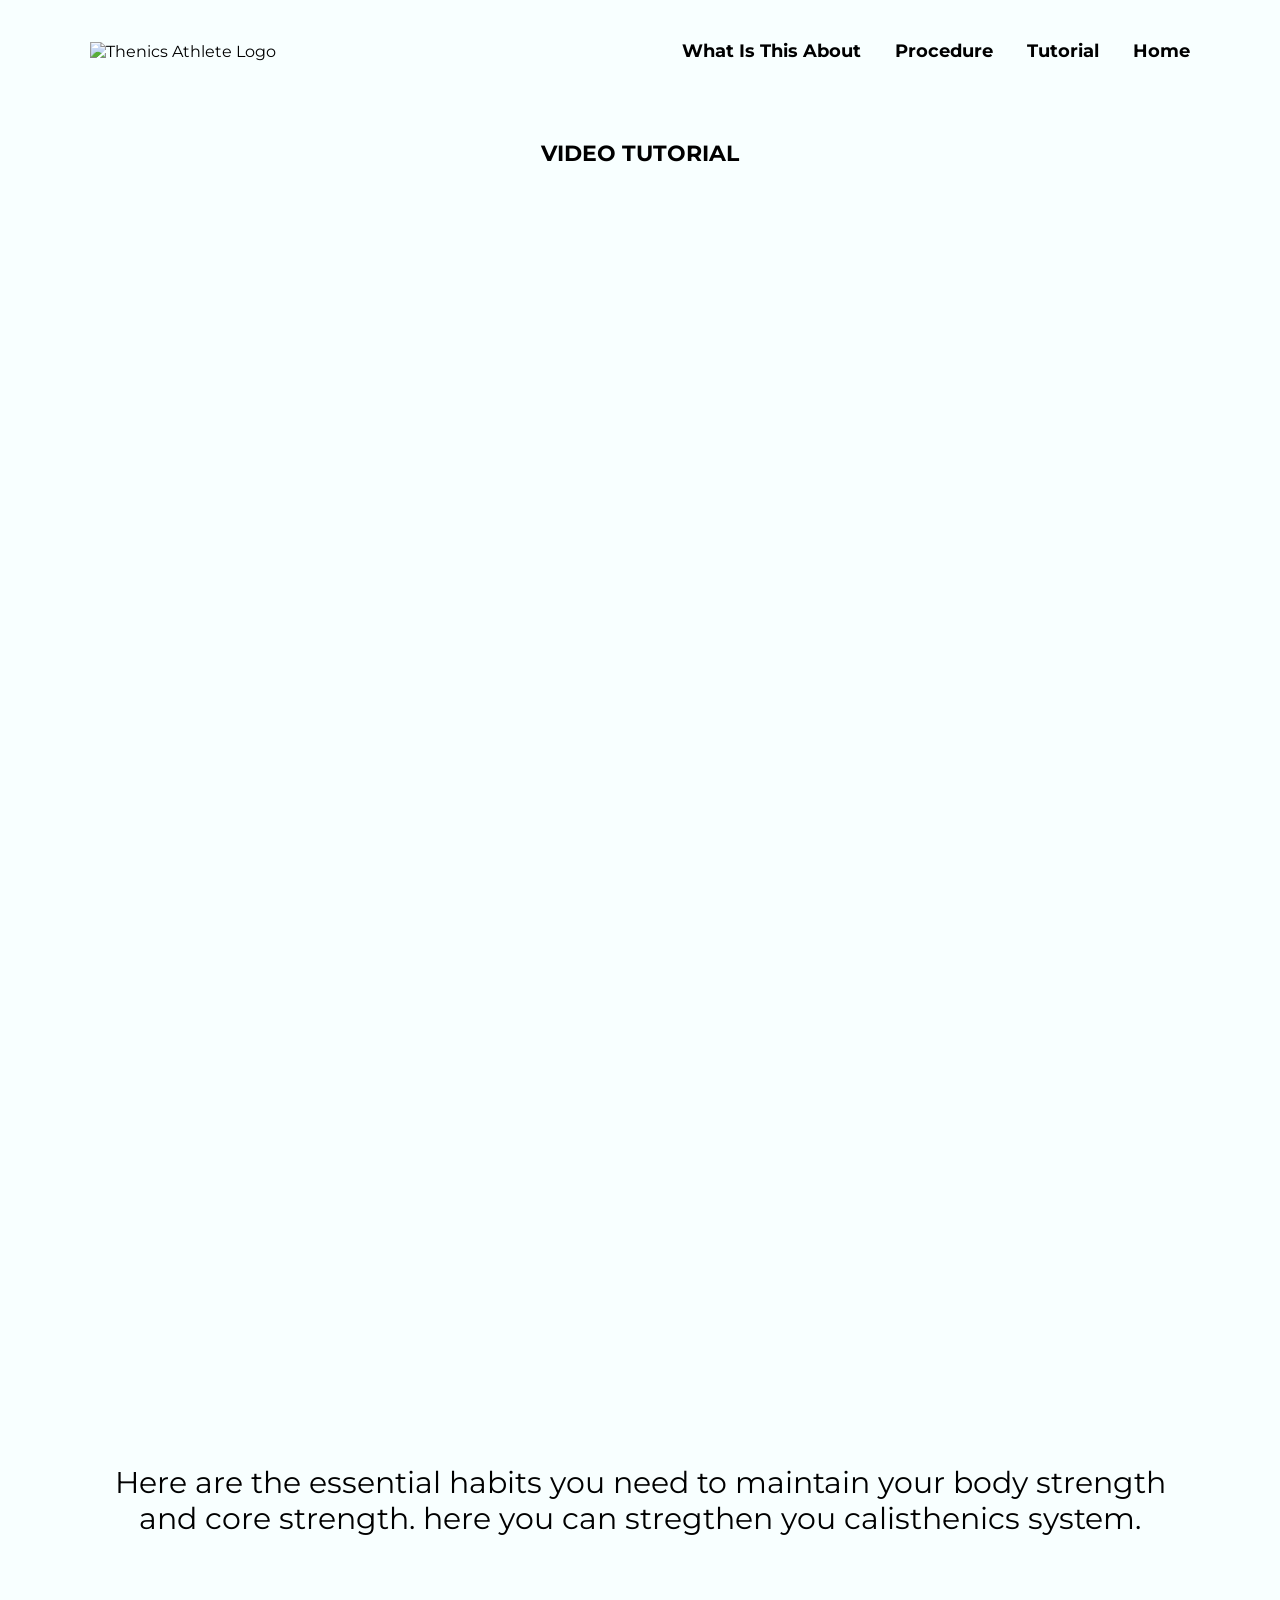
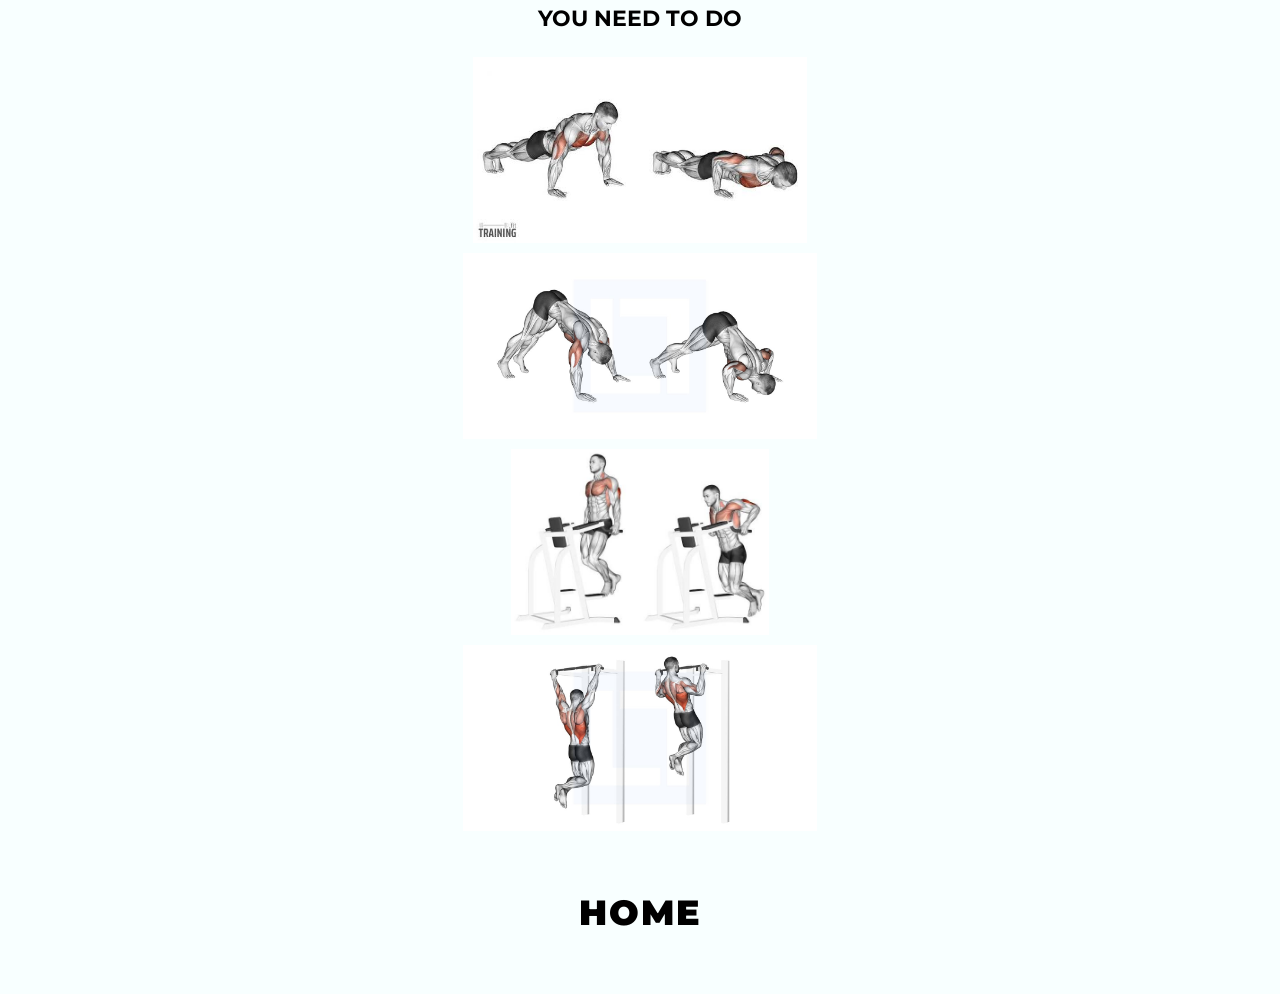
==== last.html @ 3ded4417 "Revise navigation structure in last.html" ====
<!DOCTYPE html>
<html lang="en">
<head>
    <meta charset="UTF-8">
    <meta name="viewport" content="width=device-width, initial-scale=1.0">
    <title>Thenics Athlete - Tutorial</title>
    <link rel="stylesheet" href="styler.css">
</head>
<body>

    <div class="container">
        <header class="header">
            <div class="logo">
                <img src="Logo.jpeg" alt="Thenics Athlete Logo">
            </div>
    
        <nav>
            <ul>
                <li><a href="about.html" class="nav-link">What Is This About</a></li>
                <li><a href="procedure.html" class="nav-link">Procedure</a></li>
                <li><a href="tutorial.html" class="nav-link">Tutorial</a></li>
                <li><a href="index.html" class="nav-link">Home</a></li>
            </ul>
        </nav>

        </header>

        <main class="content">
            <div class="split-wrapper">
                <div class="column-left">
                    <h2 class="col-title">VIDEO TUTORIAL</h2>
                    <div class="video-container">
                        <div class="video-item">
                            <iframe src="https://www.youtube-nocookie.com/embed/euMOF0Vwliw" title="YouTube video player" frameborder="0" allowfullscreen></iframe> 
                        </div>
                        <div class="video-item">
                           <iframe src="https://www.youtube-nocookie.com/embed/RoxKbyst0To" title="YouTube video player" frameborder="0" allowfullscreen></iframe>
                        </div>
                    </div>
                    <p class="tutorial-text">
                        Here are the essential habits you need to maintain your body strength and core strength. here you can stregthen you calisthenics system.
                    </p>
                </div>
                
                <div class="column-right">
                    <h2 class="col-title">YOU NEED TO DO</h2>
                    <div class="diagram-container">
                        <img src="pushup.jpg" alt="Pushups">
                        <img src="pikepushup.jpg" alt="Pike Pushups">
                        <img src="dipdop.jpg" alt="Dips">
                        <img src="pullup.jpg" alt="Pullups">
                    </div>
                </div>
            </div>
        </main>

        <footer class="footer">
            <a href="index.html" class="home-btn"><h1>HOME</h1></a>
        </footer>
    </div>

    <script src="lava.js"></script> 

        
</body>
</html>
---- styler.css ----
@import url('https://fonts.googleapis.com/css2?family=Montserrat:wght@400;600;700;900&display=swap');

body {
    font-family: 'Montserrat', sans-serif;
    margin: 0;
    padding: 0;
    background-color:#F8FFFF;
    color: black;
}

.container {
    max-width: 1100px;
    margin: 0 auto;
    padding: 20px;
}

.header {
    display: flex;
    justify-content: space-between;
    align-items: center;
    padding: 20px 0;
    margin-bottom: 40px;
}

.logo {
    display: flex;
    flex-direction: column;
}

.logo h1 {
    font-size: 55px;
    font-weight: 900;
    color: #555555;
    margin: 0;
    line-height: 0.9;
    letter-spacing: 1px;
}

.logo hr {
    width: 100%;
    border: none;
    border-top: 4px solid #888;
    margin: 8px 0;
}

.logo h2 {
    font-size: 22px;
    font-weight: 400;
    color: #aaaaaa;
    margin: 0;
    letter-spacing: 6px;
}

       nav ul {
            list-style-type: none;
            margin: 0;
            padding: 0;
        }

        nav ul li {
            display: inline-block;
            margin-left: 30px;
        }

       
        .nav-link {
            text-decoration: none;
            color: #000;
            font-weight: bold;
            font-size: 18px;
            transition: 0.2s;
        }

        .nav-link:hover {
            color: #666; /* Magbabago ang kulay pag tinapat ang mouse */
        }

.column-left {
    flex: 1.5; 
    display: flex;
    flex-direction: column;
    align-items: center;
}

.column-right {
    flex: 1; 
    display: flex;
    flex-direction: column;
    align-items: center;
}

.col-title {
    font-size: 22px;
    font-weight: 700;
    color: black;
    text-align: center; 
    margin-bottom: 25px;
    text-transform: uppercase;
}

.video-container {
    width: 100%;
    display: flex;
    flex-direction: column;
    gap: 15px;
}

.video-item {
    position: relative;
    width: 100%;
    padding-bottom: 56.25%; 
    height: 0;
    overflow: hidden;
    border-radius: 5px;
}

.video-item iframe {
    position: absolute;
    top: 0;
    left: 0;
    width: 100%;
    height: 100%;
    border: none;
}

.tutorial-text {
    font-size: 30px;
    line-height: 1.2;
    color: black;
    text-align: center;
    margin-top: auto; 
    padding: 20px;
}

.diagram-container {
    display: flex;
    flex-direction: column;
    width: 100%;
    gap: 10px;
}

.diagram-container img {
    width: 100%;
    height: 186px;
    object-fit: contain;
    display: block;
}

.footer {
    display: flex;
    justify-content: center; 
    margin-top: 60px;
    margin-bottom: 40px;
}

.footer a {
    text-decoration: none;
}

.footer h1 {
    font-size: 35px;
    font-weight: 900;
    color: black; 
    margin: 0;
    letter-spacing: 2px;
    text-transform: uppercase;
    cursor: pointer;
    transition: transform 0.2s;
}

.footer h1:hover {
    transform: scale(1.05);
}

@media (max-width: 768px) {
    .header { flex-direction: column; gap: 20px; }
    .nav { justify-content: center; flex-wrap: wrap; gap: 20px; }
    .split-wrapper { flex-direction: column; gap: 40px; }
}
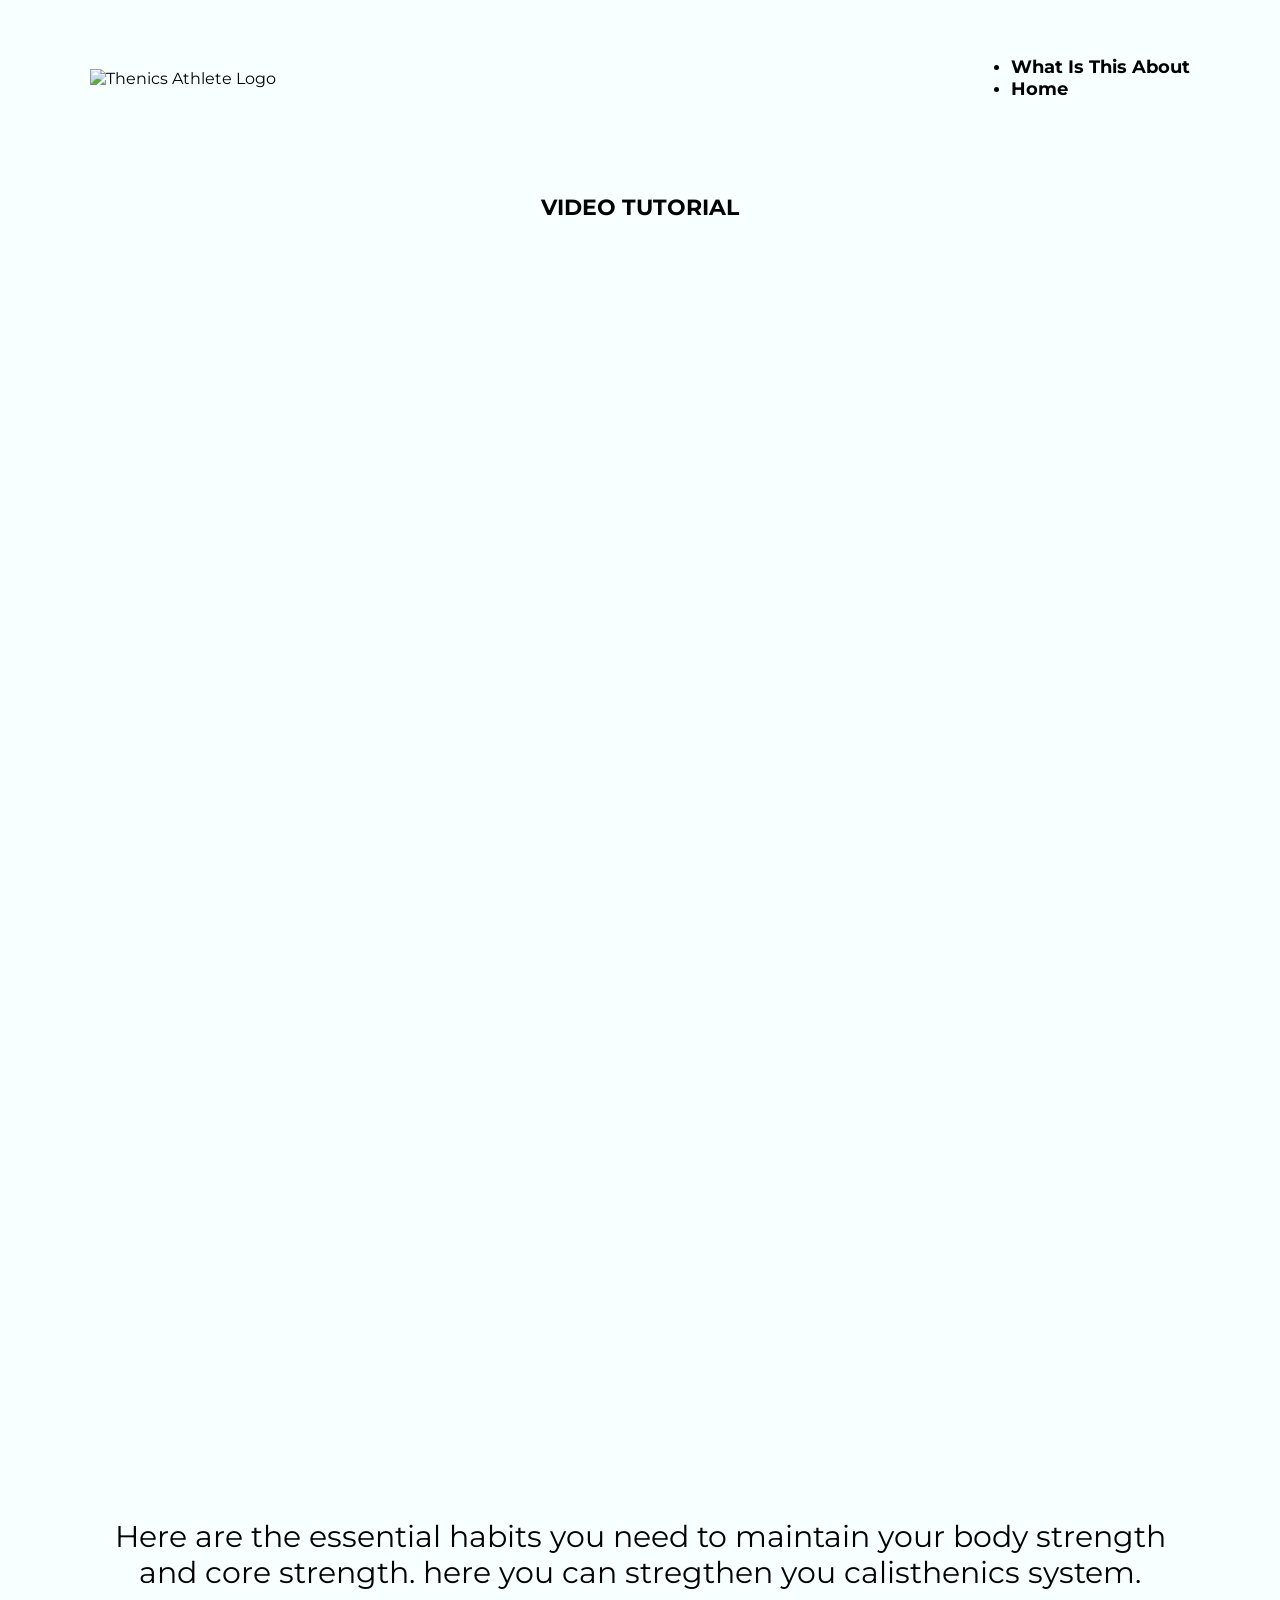
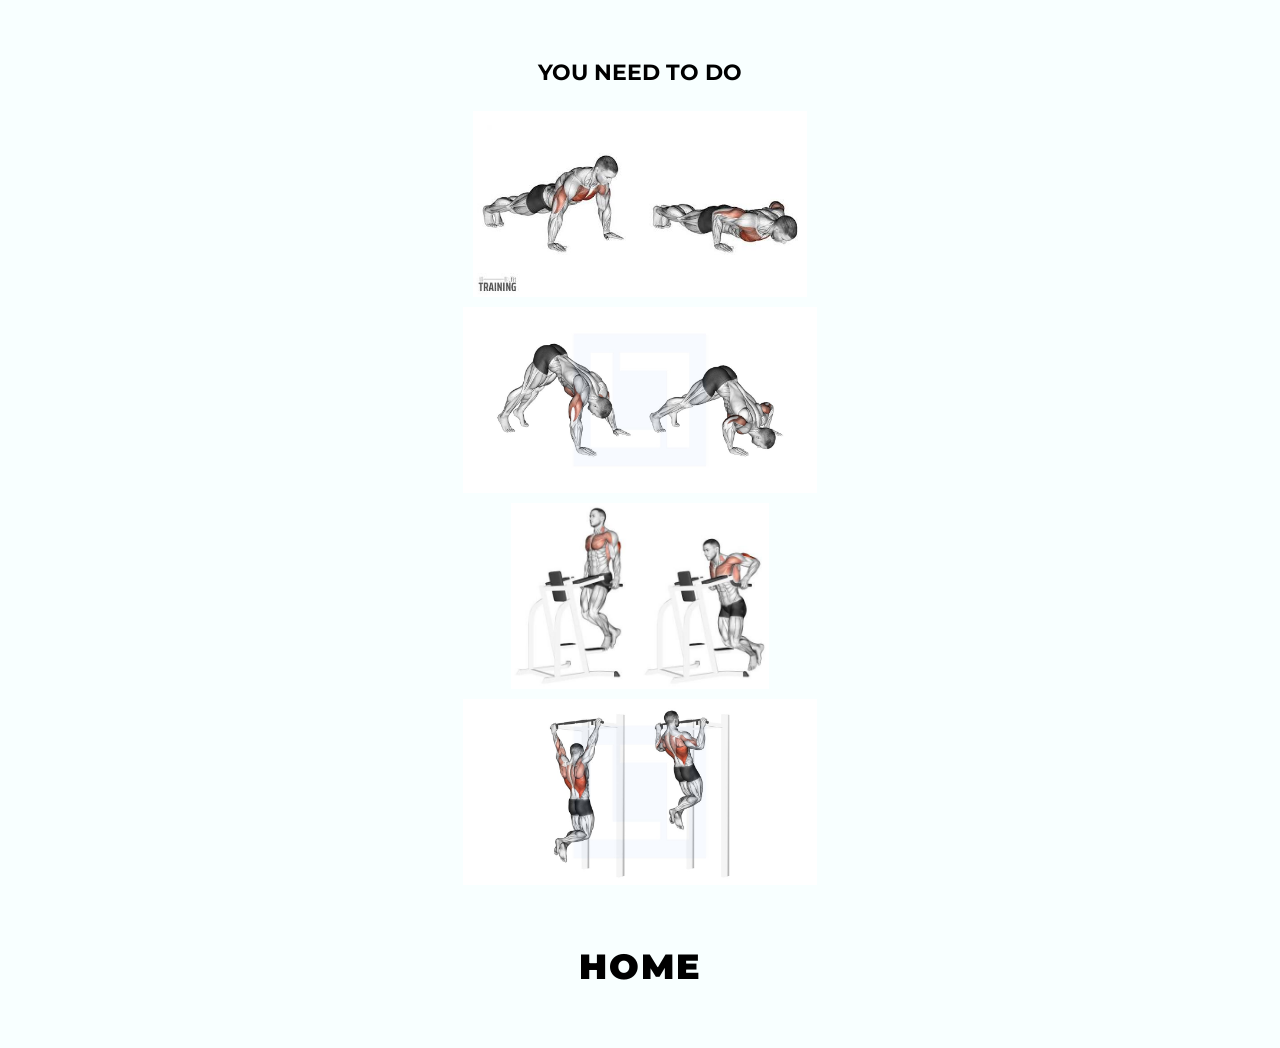
==== commit 80b364ee: "Remove Procedure and Tutorial links from navigation" ====
--- a/last.html
+++ b/last.html
@@ -17,8 +17,6 @@
         <nav>
             <ul>
                 <li><a href="about.html" class="nav-link">What Is This About</a></li>
-                <li><a href="procedure.html" class="nav-link">Procedure</a></li>
-                <li><a href="tutorial.html" class="nav-link">Tutorial</a></li>
                 <li><a href="index.html" class="nav-link">Home</a></li>
             </ul>
         </nav>
--- a/styler.css
+++ b/styler.css
@@ -51,13 +51,13 @@
     letter-spacing: 6px;
 }
 
-       nav ul {
+       .nav ul {
             list-style-type: none;
             margin: 0;
             padding: 0;
         }
 
-        nav ul li {
+        .nav ul li {
             display: inline-block;
             margin-left: 30px;
         }
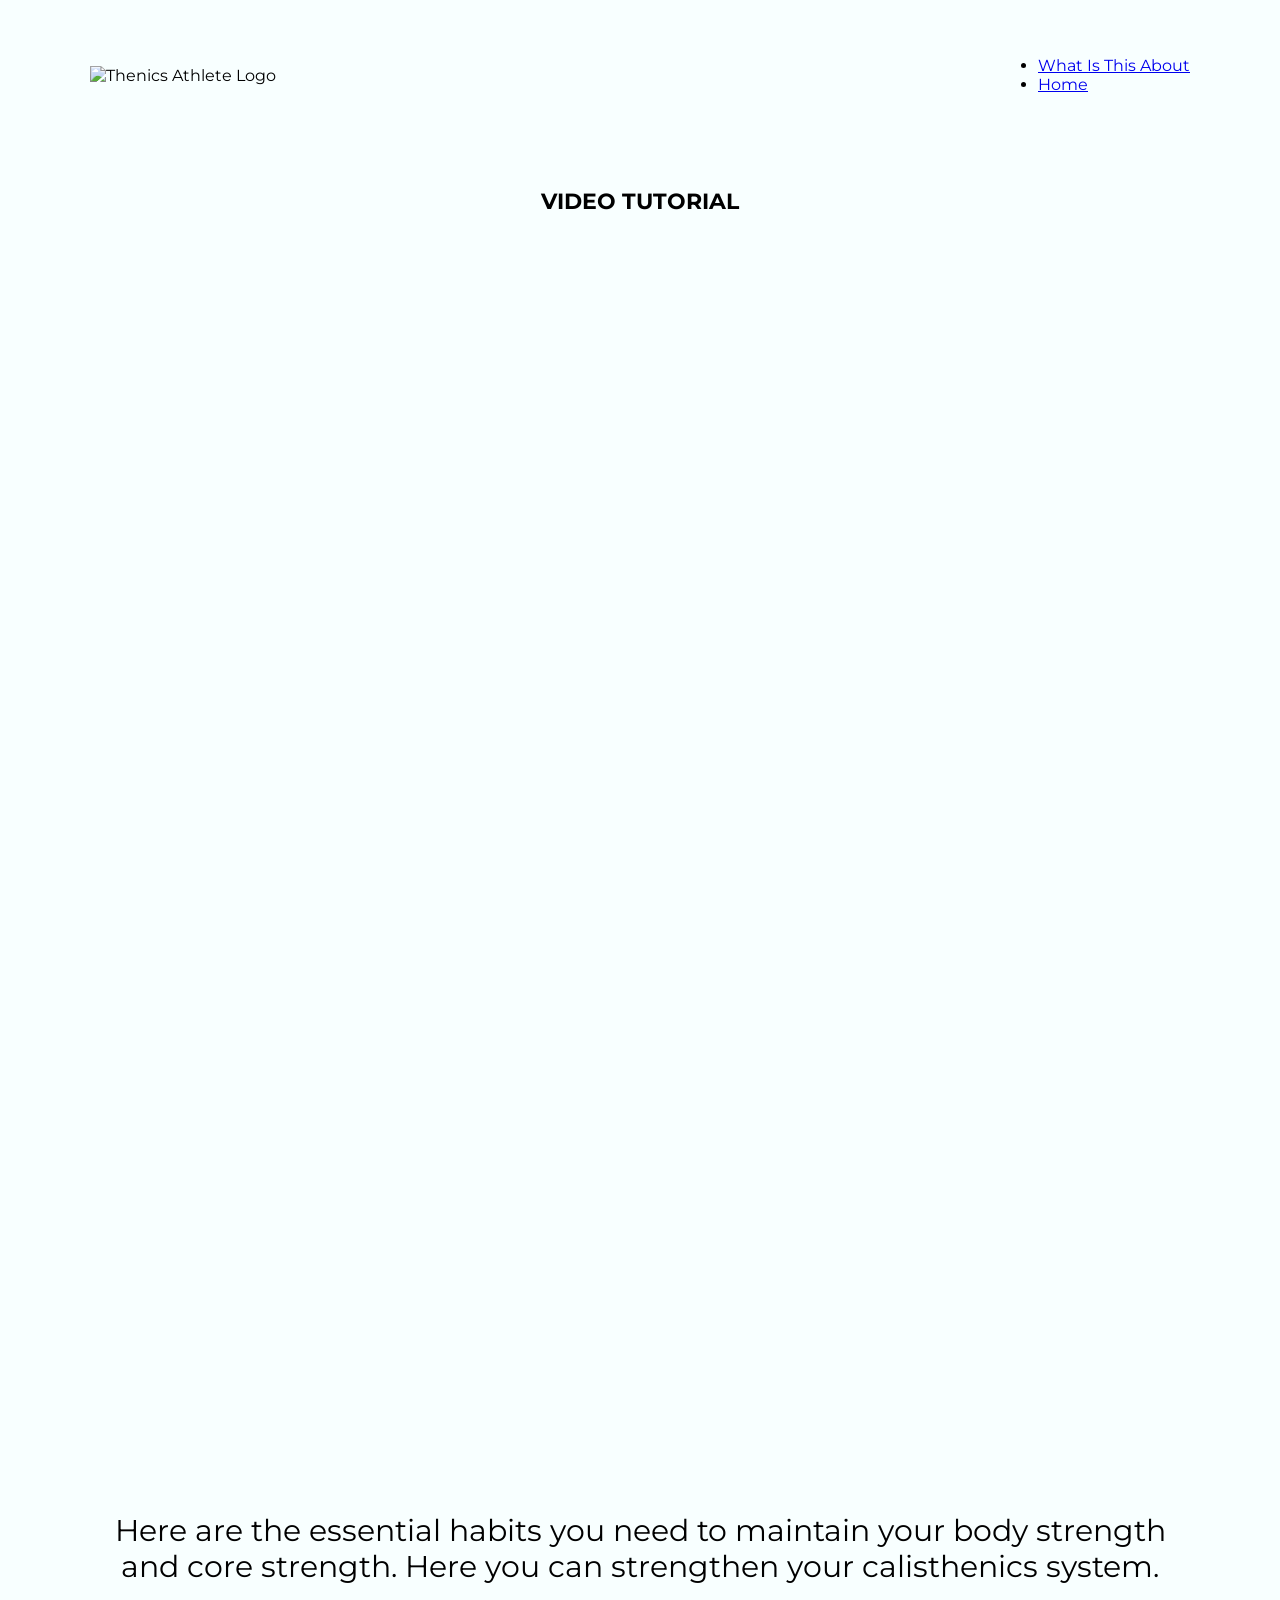
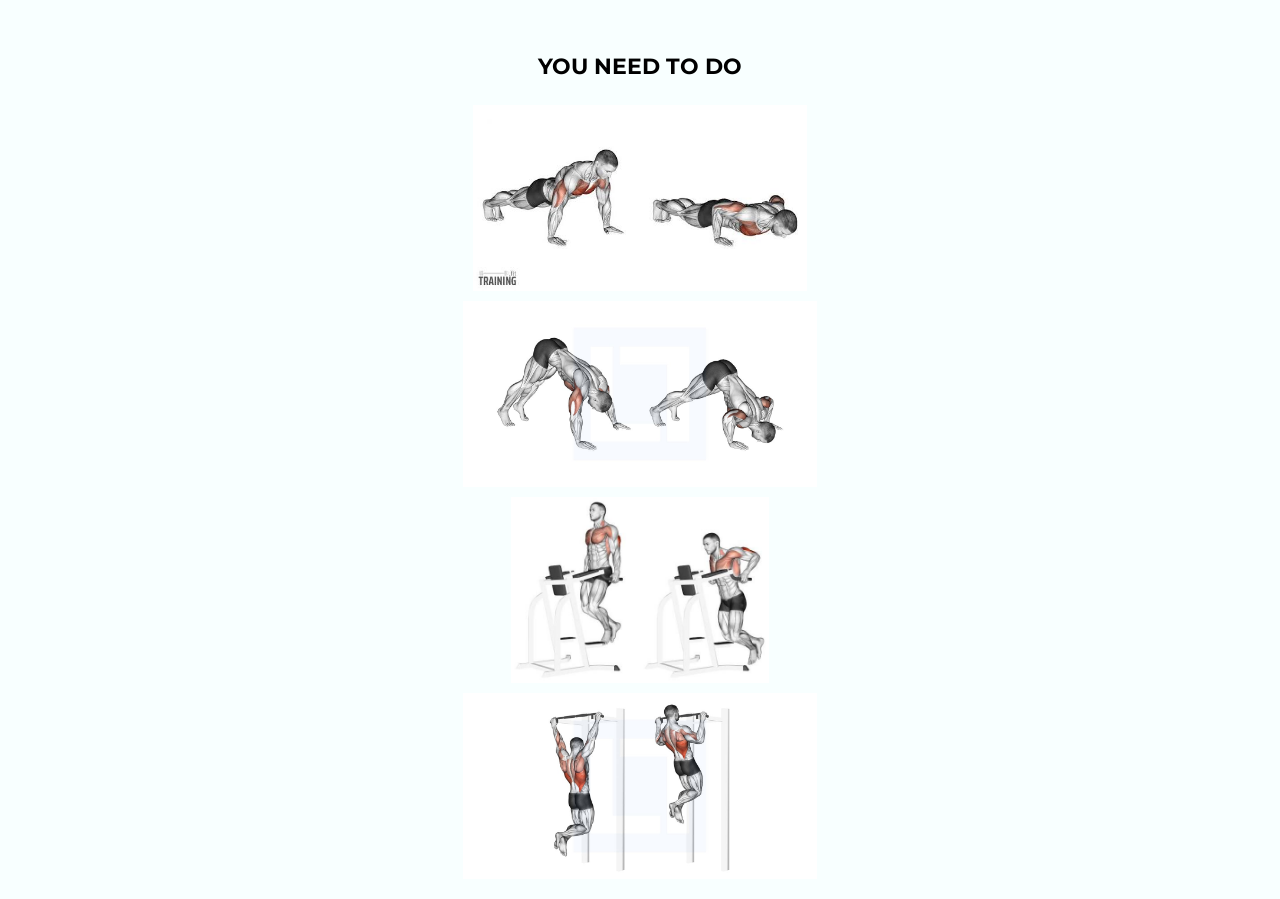
==== commit 873c7201: "Refactor navigation and update text in last.html" ====
--- a/last.html
+++ b/last.html
@@ -14,13 +14,12 @@
                 <img src="Logo.jpeg" alt="Thenics Athlete Logo">
             </div>
     
-        <nav>
-            <ul>
-                <li><a href="about.html" class="nav-link">What Is This About</a></li>
-                <li><a href="index.html" class="nav-link">Home</a></li>
-            </ul>
-        </nav>
-
+            <nav>
+                <ul>
+                    <li><a href="about.html" class="nav-link">What Is This About</a></li>
+                    <li><a href="index.html" class="nav-link">Home</a></li>
+                </ul>
+            </nav>
         </header>
 
         <main class="content">
@@ -36,7 +35,7 @@
                         </div>
                     </div>
                     <p class="tutorial-text">
-                        Here are the essential habits you need to maintain your body strength and core strength. here you can stregthen you calisthenics system.
+                        Here are the essential habits you need to maintain your body strength and core strength. Here you can strengthen your calisthenics system.
                     </p>
                 </div>
                 
@@ -52,13 +51,7 @@
             </div>
         </main>
 
-        <footer class="footer">
-            <a href="index.html" class="home-btn"><h1>HOME</h1></a>
-        </footer>
-    </div>
-
-    <script src="lava.js"></script> 
-
         
+    
 </body>
 </html>
--- a/styler.css
+++ b/styler.css
@@ -51,28 +51,12 @@
     letter-spacing: 6px;
 }
 
-       .nav ul {
-            list-style-type: none;
-            margin: 0;
-            padding: 0;
-        }
-
-        .nav ul li {
+              .nav ul li {
             display: inline-block;
             margin-left: 30px;
         }
-
-       
-        .nav-link {
-            text-decoration: none;
-            color: #000;
-            font-weight: bold;
-            font-size: 18px;
-            transition: 0.2s;
-        }
-
         .nav-link:hover {
-            color: #666; /* Magbabago ang kulay pag tinapat ang mouse */
+            color: #666; 
         }
 
 .column-left {
@@ -173,7 +157,11 @@
 }
 
 @media (max-width: 768px) {
-    .header { flex-direction: column; gap: 20px; }
-    .nav { justify-content: center; flex-wrap: wrap; gap: 20px; }
-    .split-wrapper { flex-direction: column; gap: 40px; }
+    .header { flex-direction:
+        column; gap: 20px; }
+    .nav ul li { justify-content:
+        center; flex-wrap: wrap; gap: 20px; }
+    .split-wrapper { flex-direction:
+        column; gap: 40px; }
 }
+
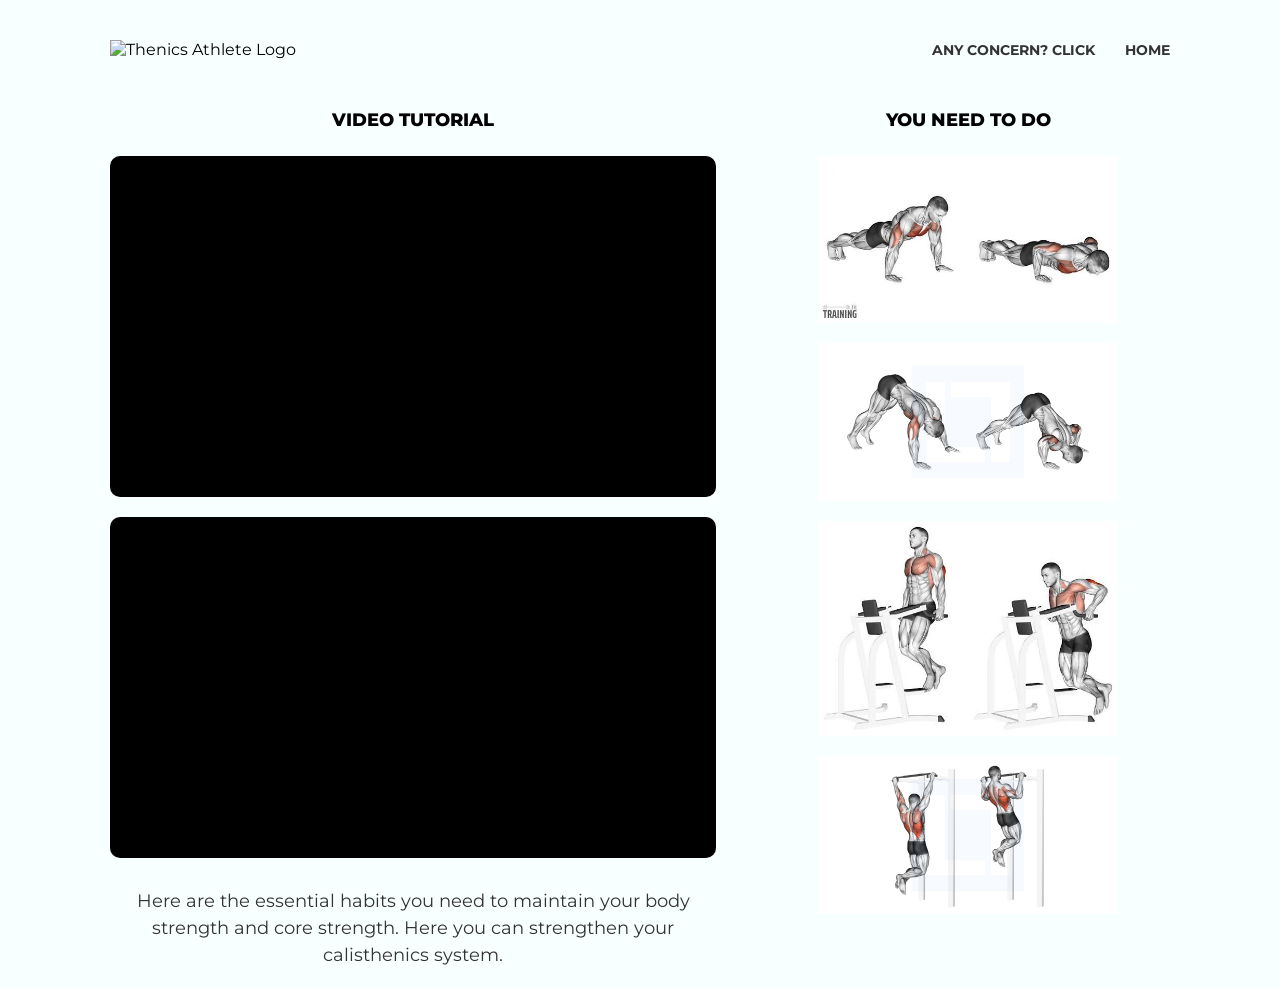
==== commit af65c8af: "Update last.html" ====
--- a/last.html
+++ b/last.html
@@ -16,7 +16,7 @@
     
             <nav>
                 <ul>
-                    <li><a href="about.html" class="nav-link">What Is This About</a></li>
+                    <li><a href="about.html" class="nav-link">Any concern? click</a></li>
                     <li><a href="index.html" class="nav-link">Home</a></li>
                 </ul>
             </nav>
--- a/styler.css
+++ b/styler.css
@@ -1,11 +1,14 @@
 @import url('https://fonts.googleapis.com/css2?family=Montserrat:wght@400;600;700;900&display=swap');
+
+* { 
+    box-sizing: border-box; 
+    margin: 0;
+    padding: 0;
+}
 
 body {
     font-family: 'Montserrat', sans-serif;
-    margin: 0;
-    padding: 0;
-    background-color:#F8FFFF;
-    color: black;
+    background-color: #F8FFFF;
 }
 
 .container {
@@ -14,154 +17,154 @@
     padding: 20px;
 }
 
+/* --- HEADER & NAV --- */
 .header {
     display: flex;
     justify-content: space-between;
     align-items: center;
     padding: 20px 0;
-    margin-bottom: 40px;
+    margin-bottom: 30px;
 }
 
-.logo {
+nav ul {
+    list-style: none;
+    display: flex;
+    gap: 30px;
+}
+
+.nav-link {
+    text-decoration: none;
+    color: #333;
+    font-weight: 700;
+    font-size: 14px;
+    text-transform: uppercase;
+    transition: color 0.3s;
+}
+
+.nav-link:hover {
+    color: #888;
+}
+
+/* --- MAIN LAYOUT (2 COLUMNS) --- */
+.split-wrapper {
+    display: flex;
+    flex-direction: row;
+    gap: 50px;
+    align-items: flex-start;
+}
+
+.column-left { 
+    flex: 1.5; 
     display: flex;
     flex-direction: column;
 }
 
-.logo h1 {
-    font-size: 55px;
-    font-weight: 900;
-    color: #555555;
-    margin: 0;
-    line-height: 0.9;
-    letter-spacing: 1px;
-}
-
-.logo hr {
-    width: 100%;
-    border: none;
-    border-top: 4px solid #888;
-    margin: 8px 0;
-}
-
-.logo h2 {
-    font-size: 22px;
-    font-weight: 400;
-    color: #aaaaaa;
-    margin: 0;
-    letter-spacing: 6px;
-}
-
-              .nav ul li {
-            display: inline-block;
-            margin-left: 30px;
-        }
-        .nav-link:hover {
-            color: #666; 
-        }
-
-.column-left {
-    flex: 1.5; 
-    display: flex;
-    flex-direction: column;
-    align-items: center;
-}
-
-.column-right {
+.column-right { 
     flex: 1; 
     display: flex;
     flex-direction: column;
-    align-items: center;
 }
 
+/* --- TITLES --- */
 .col-title {
-    font-size: 22px;
-    font-weight: 700;
-    color: black;
-    text-align: center; 
+    font-size: 18px;
+    font-weight: 800;
+    text-align: center;
     margin-bottom: 25px;
-    text-transform: uppercase;
+    color: #000;
 }
 
+/* --- VIDEOS --- */
 .video-container {
-    width: 100%;
     display: flex;
     flex-direction: column;
-    gap: 15px;
+    gap: 20px;
 }
 
 .video-item {
     position: relative;
     width: 100%;
-    padding-bottom: 56.25%; 
+    padding-bottom: 56.25%; /* 16:9 Aspect Ratio */
     height: 0;
     overflow: hidden;
-    border-radius: 5px;
+    border-radius: 10px;
+    background: #000;
 }
 
 .video-item iframe {
     position: absolute;
-    top: 0;
-    left: 0;
-    width: 100%;
+    top: 0; 
+    left: 0; 
+    width: 100%; 
     height: 100%;
     border: none;
 }
 
+/* --- TEXT BELOW VIDEOS --- */
 .tutorial-text {
-    font-size: 30px;
-    line-height: 1.2;
-    color: black;
+    font-size: 18px;
+    line-height: 1.5;
+    font-weight: 400;
     text-align: center;
-    margin-top: auto; 
-    padding: 20px;
+    color: #333;
+    margin-top: 30px;
+    padding: 0 10px;
 }
 
+/* --- DIAGRAM IMAGES (RIGHT COLUMN) --- */
 .diagram-container {
     display: flex;
     flex-direction: column;
-    width: 100%;
-    gap: 10px;
+    gap: 20px;
+    align-items: center;
 }
 
 .diagram-container img {
     width: 100%;
-    height: 186px;
+    max-width: 300px; /* Pinipigilan itong maging sobrang laki */
+    height: auto;
     object-fit: contain;
-    display: block;
 }
 
+/* --- FOOTER (HOME) --- */
 .footer {
     display: flex;
-    justify-content: center; 
-    margin-top: 60px;
-    margin-bottom: 40px;
+    justify-content: center;
+    margin: 60px 0 40px;
 }
 
 .footer a {
     text-decoration: none;
+    color: black;
+    transition: transform 0.2s;
 }
 
 .footer h1 {
-    font-size: 35px;
+    font-size: 32px;
     font-weight: 900;
-    color: black; 
-    margin: 0;
     letter-spacing: 2px;
-    text-transform: uppercase;
-    cursor: pointer;
-    transition: transform 0.2s;
 }
 
-.footer h1:hover {
+.footer a:hover {
     transform: scale(1.05);
 }
 
+/* --- RESPONSIVE / MOBILE VIEW --- */
 @media (max-width: 768px) {
-    .header { flex-direction:
-        column; gap: 20px; }
-    .nav ul li { justify-content:
-        center; flex-wrap: wrap; gap: 20px; }
-    .split-wrapper { flex-direction:
-        column; gap: 40px; }
+    .header {
+        flex-direction: column;
+        gap: 20px;
+    }
+    
+    .split-wrapper {
+        flex-direction: column;
+    }
+
+    .column-left, .column-right {
+        width: 100%;
+    }
+
+    .diagram-container img {
+        max-width: 100%;
+    }
 }
-
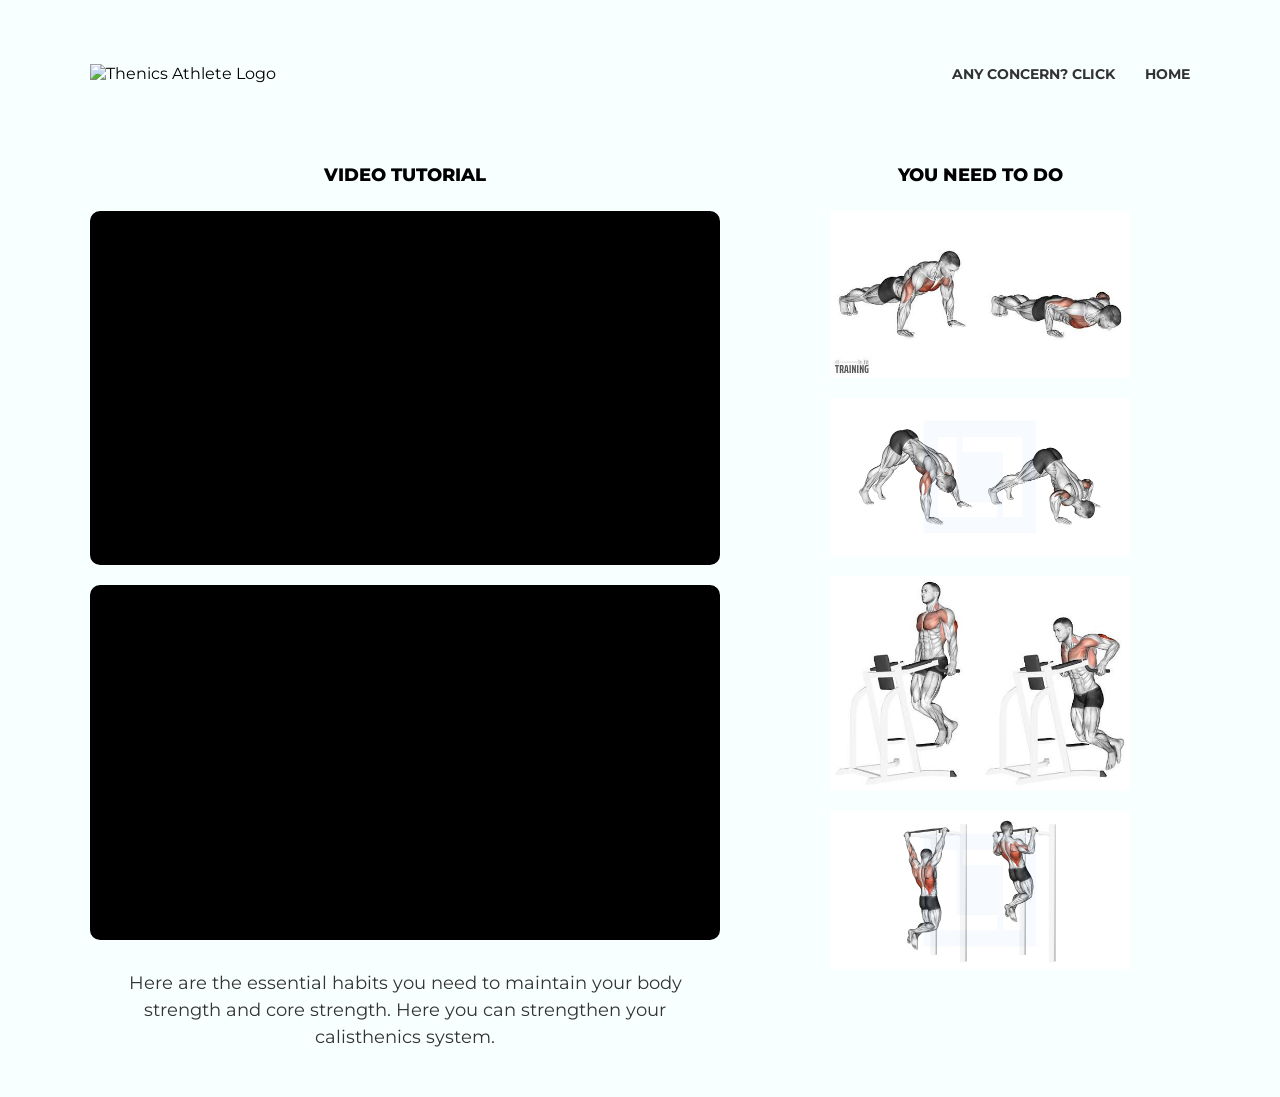
==== commit 0274d980: "Update last.html" ====
--- a/last.html
+++ b/last.html
@@ -50,8 +50,5 @@
                 </div>
             </div>
         </main>
-
-        
-    
 </body>
 </html>
--- a/styler.css
+++ b/styler.css
@@ -1,6 +1,5 @@
 @import url('https://fonts.googleapis.com/css2?family=Montserrat:wght@400;600;700;900&display=swap');
-
-* { 
+ { 
     box-sizing: border-box; 
     margin: 0;
     padding: 0;
@@ -17,7 +16,7 @@
     padding: 20px;
 }
 
-/* --- HEADER & NAV --- */
+
 .header {
     display: flex;
     justify-content: space-between;
@@ -45,7 +44,7 @@
     color: #888;
 }
 
-/* --- MAIN LAYOUT (2 COLUMNS) --- */
+
 .split-wrapper {
     display: flex;
     flex-direction: row;
@@ -65,7 +64,6 @@
     flex-direction: column;
 }
 
-/* --- TITLES --- */
 .col-title {
     font-size: 18px;
     font-weight: 800;
@@ -74,7 +72,7 @@
     color: #000;
 }
 
-/* --- VIDEOS --- */
+
 .video-container {
     display: flex;
     flex-direction: column;
@@ -84,7 +82,7 @@
 .video-item {
     position: relative;
     width: 100%;
-    padding-bottom: 56.25%; /* 16:9 Aspect Ratio */
+    padding-bottom: 56.25%; 
     height: 0;
     overflow: hidden;
     border-radius: 10px;
@@ -100,7 +98,7 @@
     border: none;
 }
 
-/* --- TEXT BELOW VIDEOS --- */
+
 .tutorial-text {
     font-size: 18px;
     line-height: 1.5;
@@ -111,7 +109,7 @@
     padding: 0 10px;
 }
 
-/* --- DIAGRAM IMAGES (RIGHT COLUMN) --- */
+
 .diagram-container {
     display: flex;
     flex-direction: column;
@@ -121,12 +119,12 @@
 
 .diagram-container img {
     width: 100%;
-    max-width: 300px; /* Pinipigilan itong maging sobrang laki */
+    max-width: 300px; 
     height: auto;
     object-fit: contain;
 }
 
-/* --- FOOTER (HOME) --- */
+
 .footer {
     display: flex;
     justify-content: center;
@@ -149,7 +147,7 @@
     transform: scale(1.05);
 }
 
-/* --- RESPONSIVE / MOBILE VIEW --- */
+
 @media (max-width: 768px) {
     .header {
         flex-direction: column;
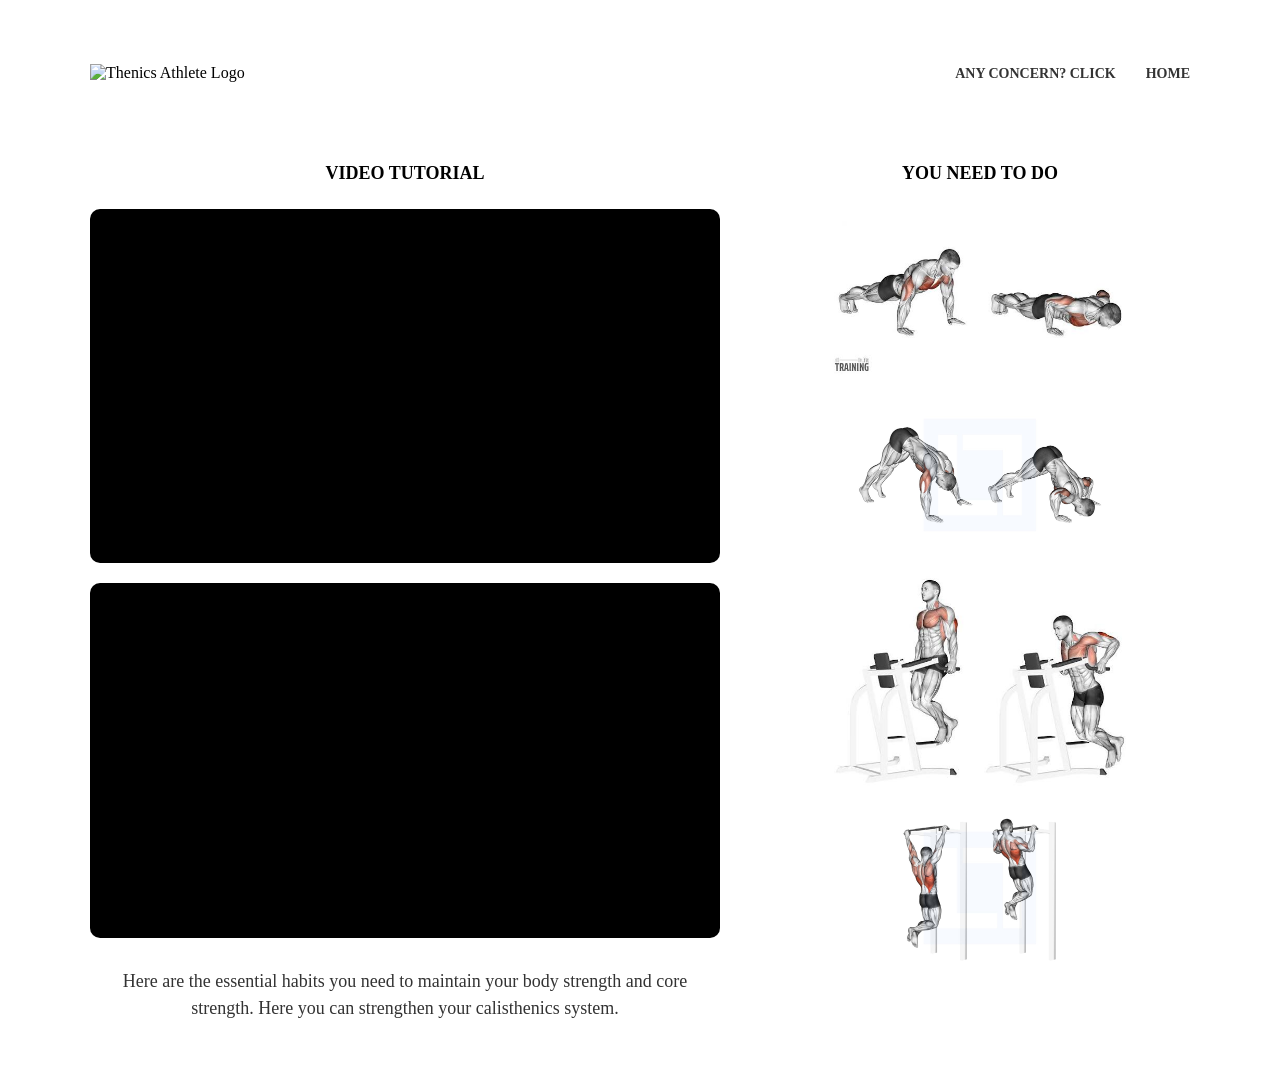
==== commit fea575cf: "Update last.html" ====
--- a/last.html
+++ b/last.html
@@ -48,7 +48,8 @@
                         <img src="pullup.jpg" alt="Pullups">
                     </div>
                 </div>
-            </div>
+        
+        
         </main>
-</body>
+    </body>
 </html>
--- a/styler.css
+++ b/styler.css
@@ -5,7 +5,7 @@
     padding: 0;
 }
 
-body {
+.body {
     font-family: 'Montserrat', sans-serif;
     background-color: #F8FFFF;
 }
